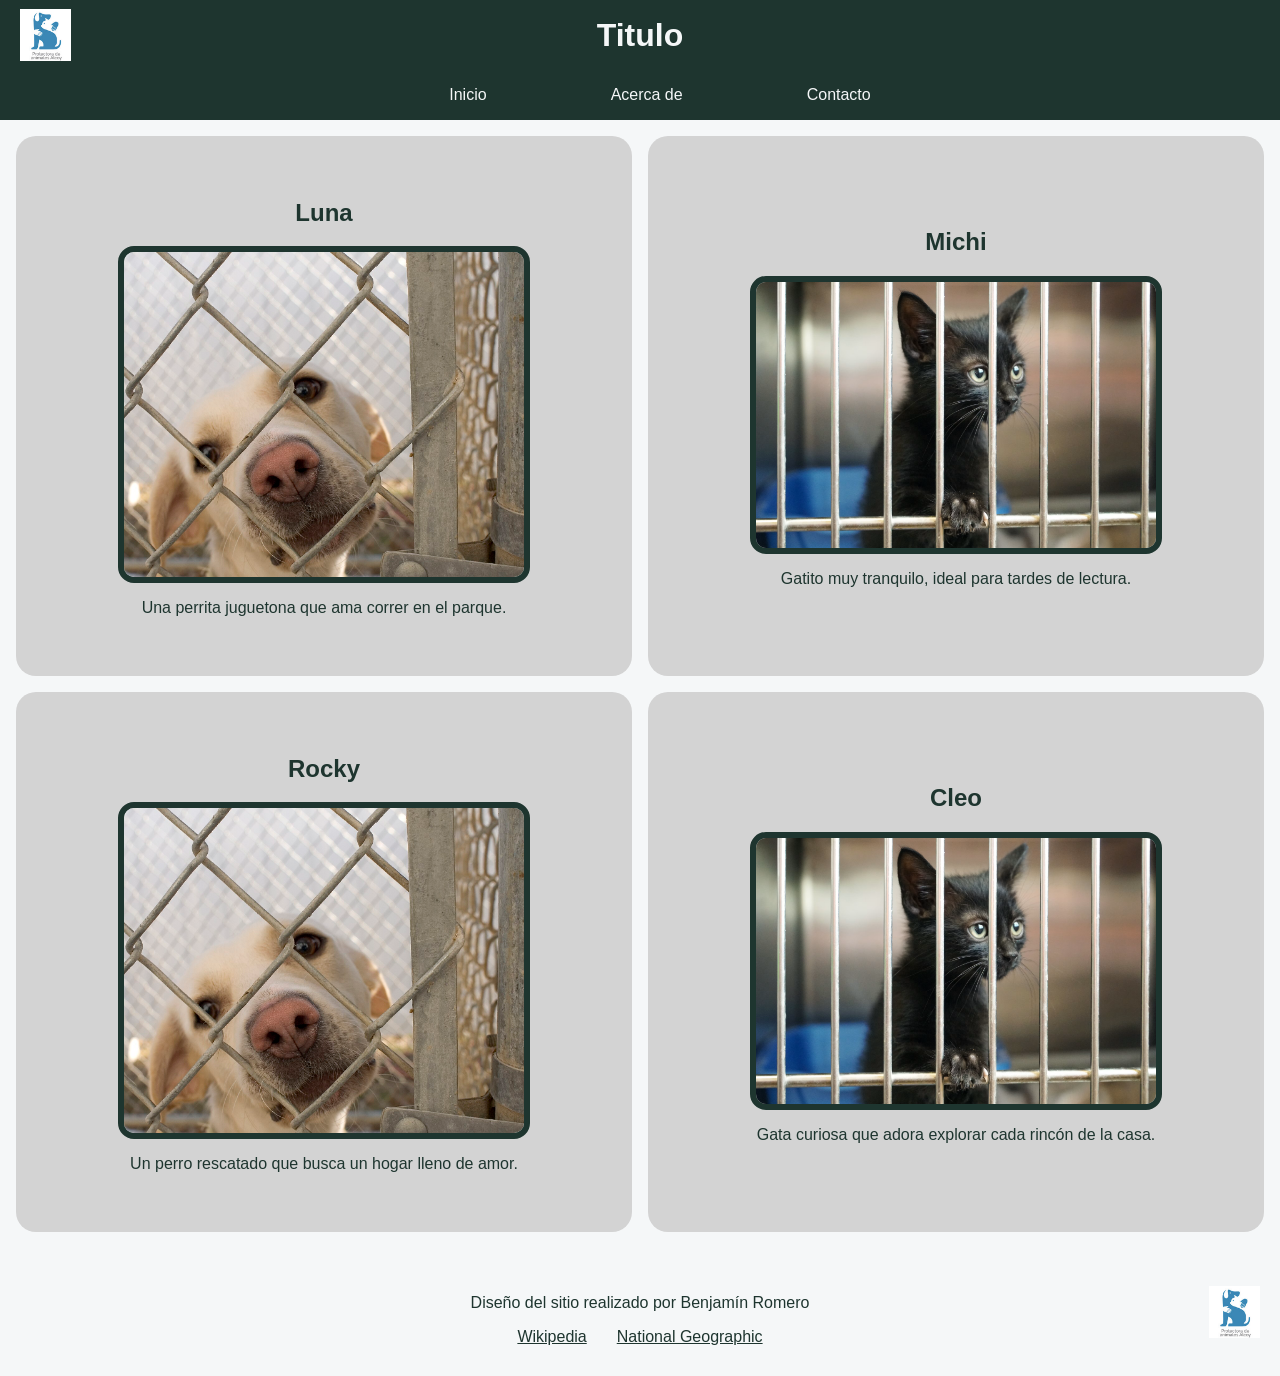
==== index.html @ 55f03ba8 "Primer commit, trabajo terminado, RWD" ====
<!doctype html>
<html lang="es">
	<head>
		<meta charset="UTF-8" />
		<meta name="viewport" content="width=device-width, initial-scale=1.0" />
		<title>Protectora</title>
		<link rel="stylesheet" href="./css/style.css" />
		<link rel="stylesheet" href="./css/index.css" />
	</head>

	<body>
		<div class="arriba">
			<header>
				<img src="./img/logo.jpg" alt="logo" class="logo" />
				<h1>Titulo</h1>
			</header>
			<nav>
				<ul>
					<li><a href="./index.html">Inicio</a></li>
					<li><a href="./about.html">Acerca de</a></li>
					<li><a href="./contacto.html">Contacto</a></li>
				</ul>
			</nav>
		</div>
		<main>
			<article class="grid-item">
				<div class="card">
					<h1>Luna</h1>
					<img
						src="./img/Perro1.jpg"
						alt="imagen de Luna"
						class="imagen"
					/>
					<p>Una perrita juguetona que ama correr en el parque.</p>
				</div>
			</article>
			<article class="grid-item">
				<div class="card">
					<h1>Michi</h1>
					<img
						src="./img/gato1.jpg"
						alt="imagen de Michi"
						class="imagen"
					/>
					<p>Gatito muy tranquilo, ideal para tardes de lectura.</p>
				</div>
			</article>
			<article class="grid-item">
				<div class="card">
					<h1>Rocky</h1>
					<img
						src="./img/Perro1.jpg"
						alt="placeholder"
						class="imagen"
					/>
					<p>Un perro rescatado que busca un hogar lleno de amor.</p>
				</div>
			</article>
			<article class="grid-item">
				<div class="card">
					<h1>Cleo</h1>
					<img
						src="./img/gato1.jpg"
						alt="placeholder"
						class="imagen"
					/>
					<p>
						Gata curiosa que adora explorar cada rincón de la casa.
					</p>
				</div>
			</article>
		</main>
		<footer>
			<img src="./img/logo.jpg" alt="logo" class="logo" />
			<p>Diseño del sitio realizado por Benjamín Romero</p>
			<div class="enlaces">
				<a href="https://es.wikipedia.org/wiki/Animalia">Wikipedia</a>
				<a href="https://www.nationalgeographicla.com/animales"
					>National Geographic</a
				>
			</div>
		</footer>
	</body>
</html>
---- css/style.css ----
:root {
	--color1: #f5f7f8;
	--color2: #1e352f;
	--color3: #d3d3d3;
}

body {
	font-family: Arial, sans-serif;
	margin: 0;
	padding: 0;
	box-sizing: border-box;
	background-color: var(--color1);

	width: 100vw;
	height: 100vh;
	overflow-x: hidden;
	display: flex;
	flex-direction: column;
}

header,
nav {
	background-color: var(--color2);
	color: var(--color1);

	display: flex;
	flex-direction: row;

	width: 100%;
	justify-content: center;
	align-items: center;
}

.arriba {
	position: relative;
	position: sticky;
	z-index: 100;
	top: 0;
}

header {
	height: 70px;
}

ul {
	width: 100%;

	list-style-type: none;

	display: flex;
	justify-content: center;
	gap: 10%;
}

a {
	text-decoration: none;
	color: var(--color1);

	transition: color 0.3s;

	&:hover {
		color: var(--color3);
	}
}

header .logo {
	position: absolute;
	left: 20px;
}

footer {
	position: relative;

	display: flex;
	flex-direction: column;
	align-items: center;
	justify-content: center;

	color: var(--color2);

	padding: 30px;
}

footer .logo {
	position: absolute;
	right: 20px;
}

footer a {
	color: #1e352f;
	text-decoration-line: underline;

	&:hover {
		color: #2f6a4f;
	}
}

.logo {
	width: 4%;
	height: auto;
}

.enlaces {
	display: flex;
	flex-direction: row;
	align-items: center;
	justify-content: center;

	gap: 30px;

	width: fit-content;
}
---- css/index.css ----
main {
	display: grid;
	padding: 16px;
	gap: 16px;

	place-content: center;
	width: 100%;
	box-sizing: border-box;
}

.imagen {
	width: 100%;
	max-width: 400px;
	height: auto;
	object-fit: cover;
	border-radius: 16px;

	border: 6px solid var(--color2);
}

.grid-item {
	display: flex;

	align-items: center;
	justify-content: center;
}

.card {
	background-color: var(--color3);
	color: var(--color2);
	border-radius: 20px;
	padding: 20px;

	flex-grow: 1;
	height: 500px;

	display: flex;
	flex-direction: column;
	align-items: center;
	justify-content: center;
}

@media (min-width: 768px) {
	main {
		grid-template-columns: repeat(2, 1fr);
		grid-template-rows: repeat(2, auto);
	}
}

@media (max-width: 768px) {
	main {
		grid-template-columns: 1fr;
		grid-template-rows: repeat(4, auto);
	}
}
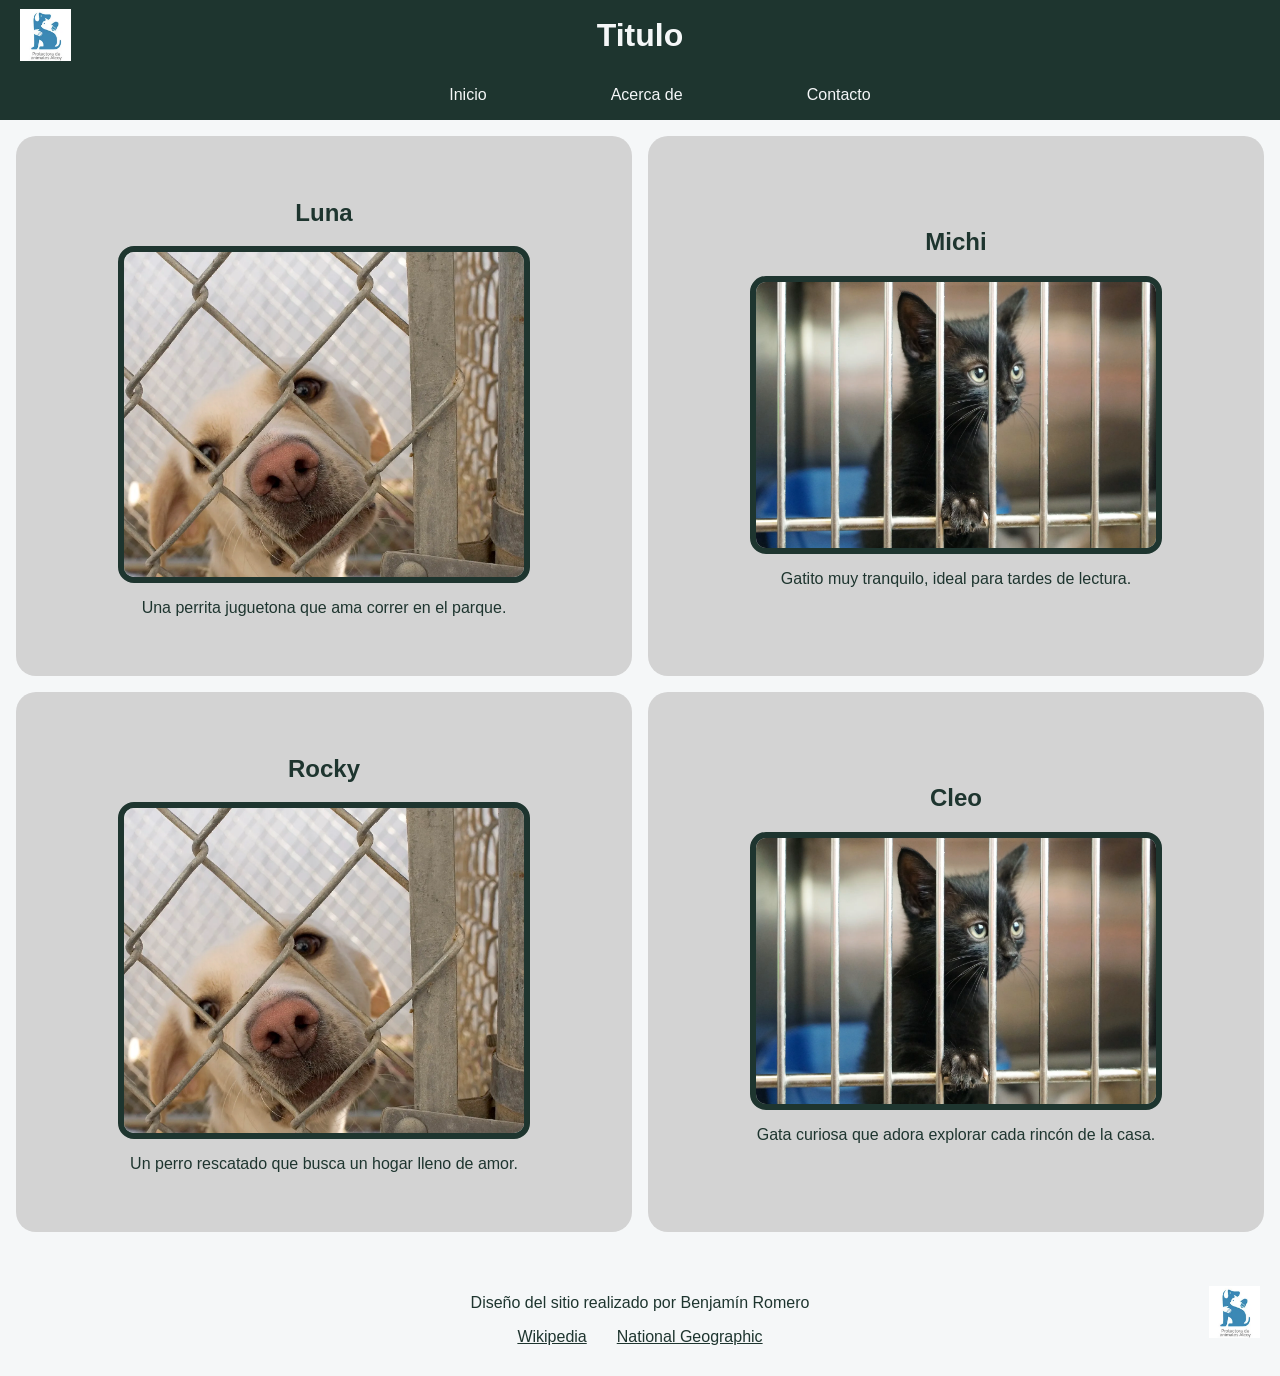
==== commit 764cdbcf: "Formateé las imágenes en webp para que sea más rápido" ====
--- a/index.html
+++ b/index.html
@@ -11,7 +11,7 @@
 	<body>
 		<div class="arriba">
 			<header>
-				<img src="./img/logo.jpg" alt="logo" class="logo" />
+				<img src="./img/logo.webp" alt="logo" class="logo" />
 				<h1>Titulo</h1>
 			</header>
 			<nav>
@@ -27,7 +27,7 @@
 				<div class="card">
 					<h1>Luna</h1>
 					<img
-						src="./img/Perro1.jpg"
+						src="./img/Perro1.webp"
 						alt="imagen de Luna"
 						class="imagen"
 					/>
@@ -38,7 +38,7 @@
 				<div class="card">
 					<h1>Michi</h1>
 					<img
-						src="./img/gato1.jpg"
+						src="./img/gato1.webp"
 						alt="imagen de Michi"
 						class="imagen"
 					/>
@@ -49,7 +49,7 @@
 				<div class="card">
 					<h1>Rocky</h1>
 					<img
-						src="./img/Perro1.jpg"
+						src="./img/Perro1.webp"
 						alt="placeholder"
 						class="imagen"
 					/>
@@ -60,7 +60,7 @@
 				<div class="card">
 					<h1>Cleo</h1>
 					<img
-						src="./img/gato1.jpg"
+						src="./img/gato1.webp"
 						alt="placeholder"
 						class="imagen"
 					/>
@@ -71,7 +71,7 @@
 			</article>
 		</main>
 		<footer>
-			<img src="./img/logo.jpg" alt="logo" class="logo" />
+			<img src="./img/logo.webp" alt="logo" class="logo" />
 			<p>Diseño del sitio realizado por Benjamín Romero</p>
 			<div class="enlaces">
 				<a href="https://es.wikipedia.org/wiki/Animalia">Wikipedia</a>
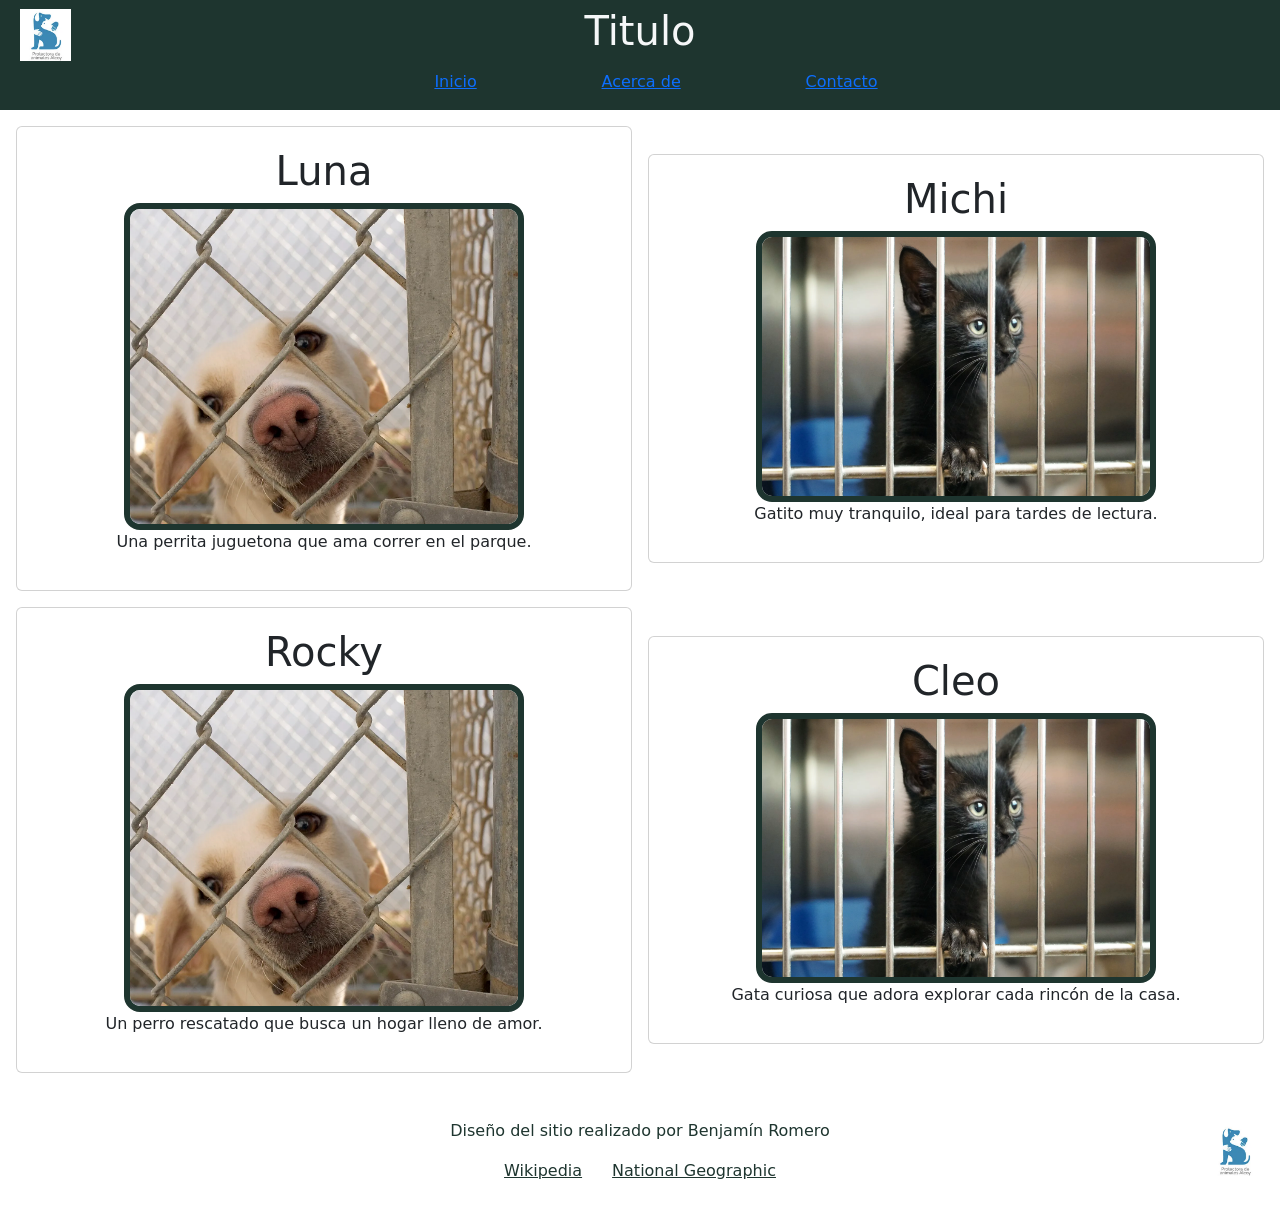
==== commit 7d58ed1d: "Linkeando Bootstrap, aún no en uso" ====
--- a/index.html
+++ b/index.html
@@ -6,6 +6,8 @@
 		<title>Protectora</title>
 		<link rel="stylesheet" href="./css/style.css" />
 		<link rel="stylesheet" href="./css/index.css" />
+		<link href="https://cdn.jsdelivr.net/npm/bootstrap@5.3.8/dist/css/bootstrap.min.css" rel="stylesheet" integrity="sha384-sRIl4kxILFvY47J16cr9ZwB07vP4J8+LH7qKQnuqkuIAvNWLzeN8tE5YBujZqJLB" crossorigin="anonymous">
+		<script src="https://cdn.jsdelivr.net/npm/bootstrap@5.3.8/dist/js/bootstrap.bundle.min.js" integrity="sha384-FKyoEForCGlyvwx9Hj09JcYn3nv7wiPVlz7YYwJrWVcXK/BmnVDxM+D2scQbITxI" crossorigin="anonymous"></script>
 	</head>
 
 	<body>
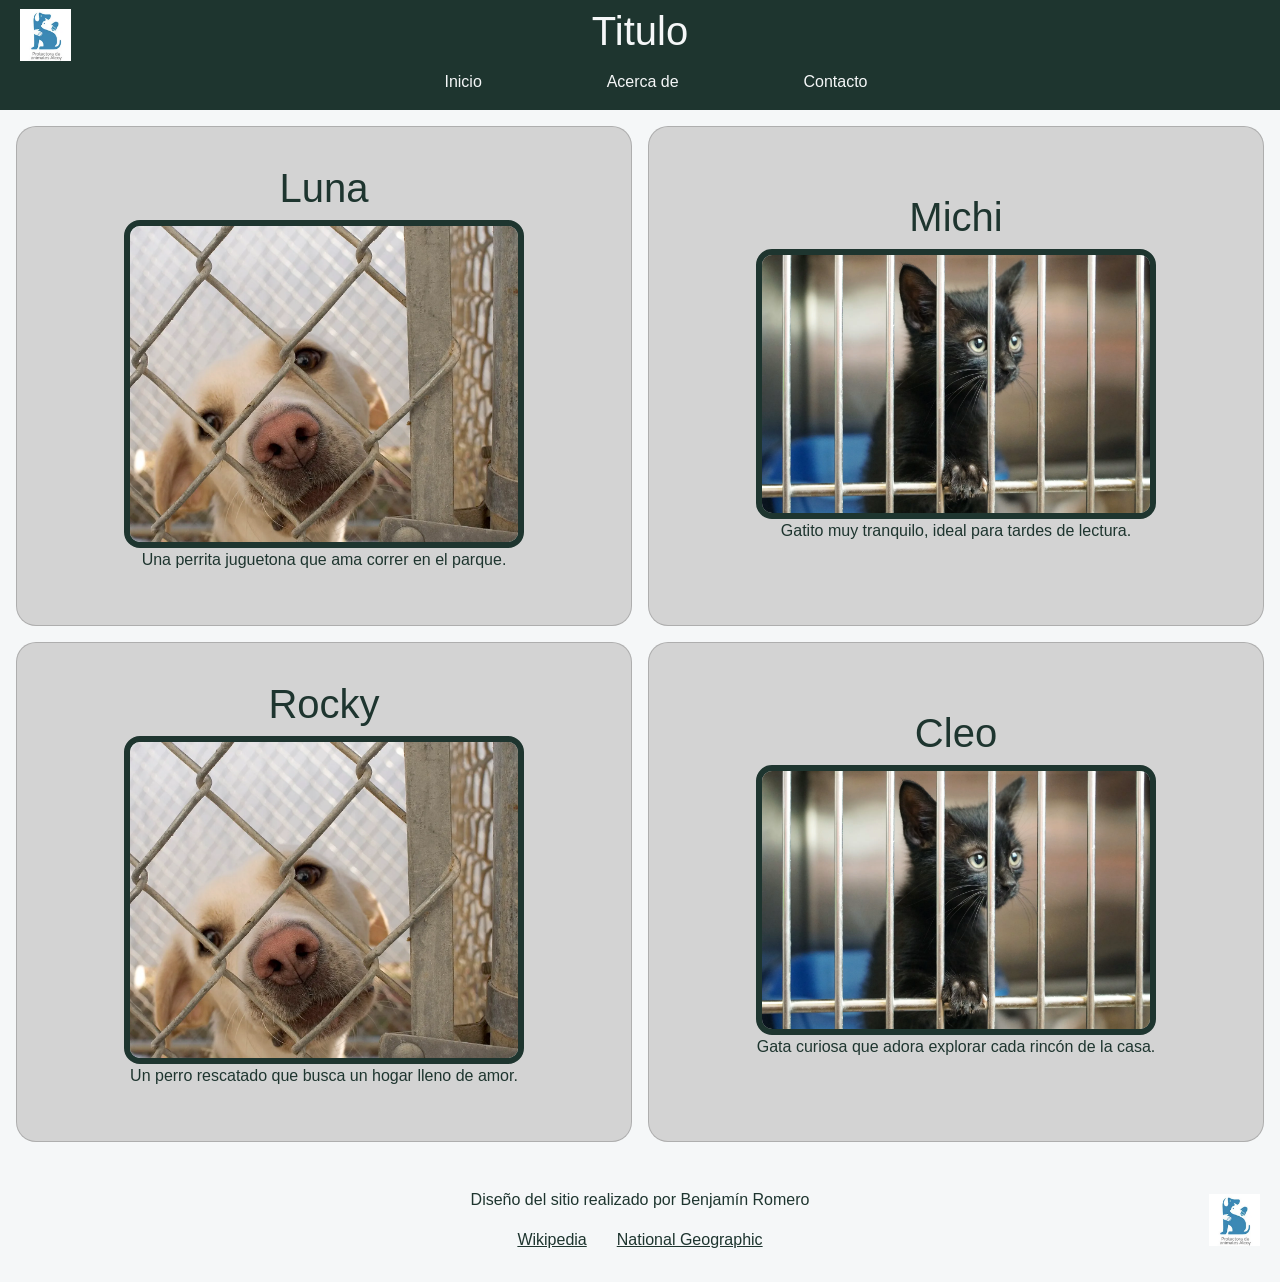
==== commit ed93d90c: "Arreglado orden de link para que Bootstrap no rompiera estilos ya hechos" ====
--- a/index.html
+++ b/index.html
@@ -4,9 +4,9 @@
 		<meta charset="UTF-8" />
 		<meta name="viewport" content="width=device-width, initial-scale=1.0" />
 		<title>Protectora</title>
+		<link href="https://cdn.jsdelivr.net/npm/bootstrap@5.3.8/dist/css/bootstrap.min.css" rel="stylesheet" integrity="sha384-sRIl4kxILFvY47J16cr9ZwB07vP4J8+LH7qKQnuqkuIAvNWLzeN8tE5YBujZqJLB" crossorigin="anonymous">
 		<link rel="stylesheet" href="./css/style.css" />
 		<link rel="stylesheet" href="./css/index.css" />
-		<link href="https://cdn.jsdelivr.net/npm/bootstrap@5.3.8/dist/css/bootstrap.min.css" rel="stylesheet" integrity="sha384-sRIl4kxILFvY47J16cr9ZwB07vP4J8+LH7qKQnuqkuIAvNWLzeN8tE5YBujZqJLB" crossorigin="anonymous">
 		<script src="https://cdn.jsdelivr.net/npm/bootstrap@5.3.8/dist/js/bootstrap.bundle.min.js" integrity="sha384-FKyoEForCGlyvwx9Hj09JcYn3nv7wiPVlz7YYwJrWVcXK/BmnVDxM+D2scQbITxI" crossorigin="anonymous"></script>
 	</head>
 
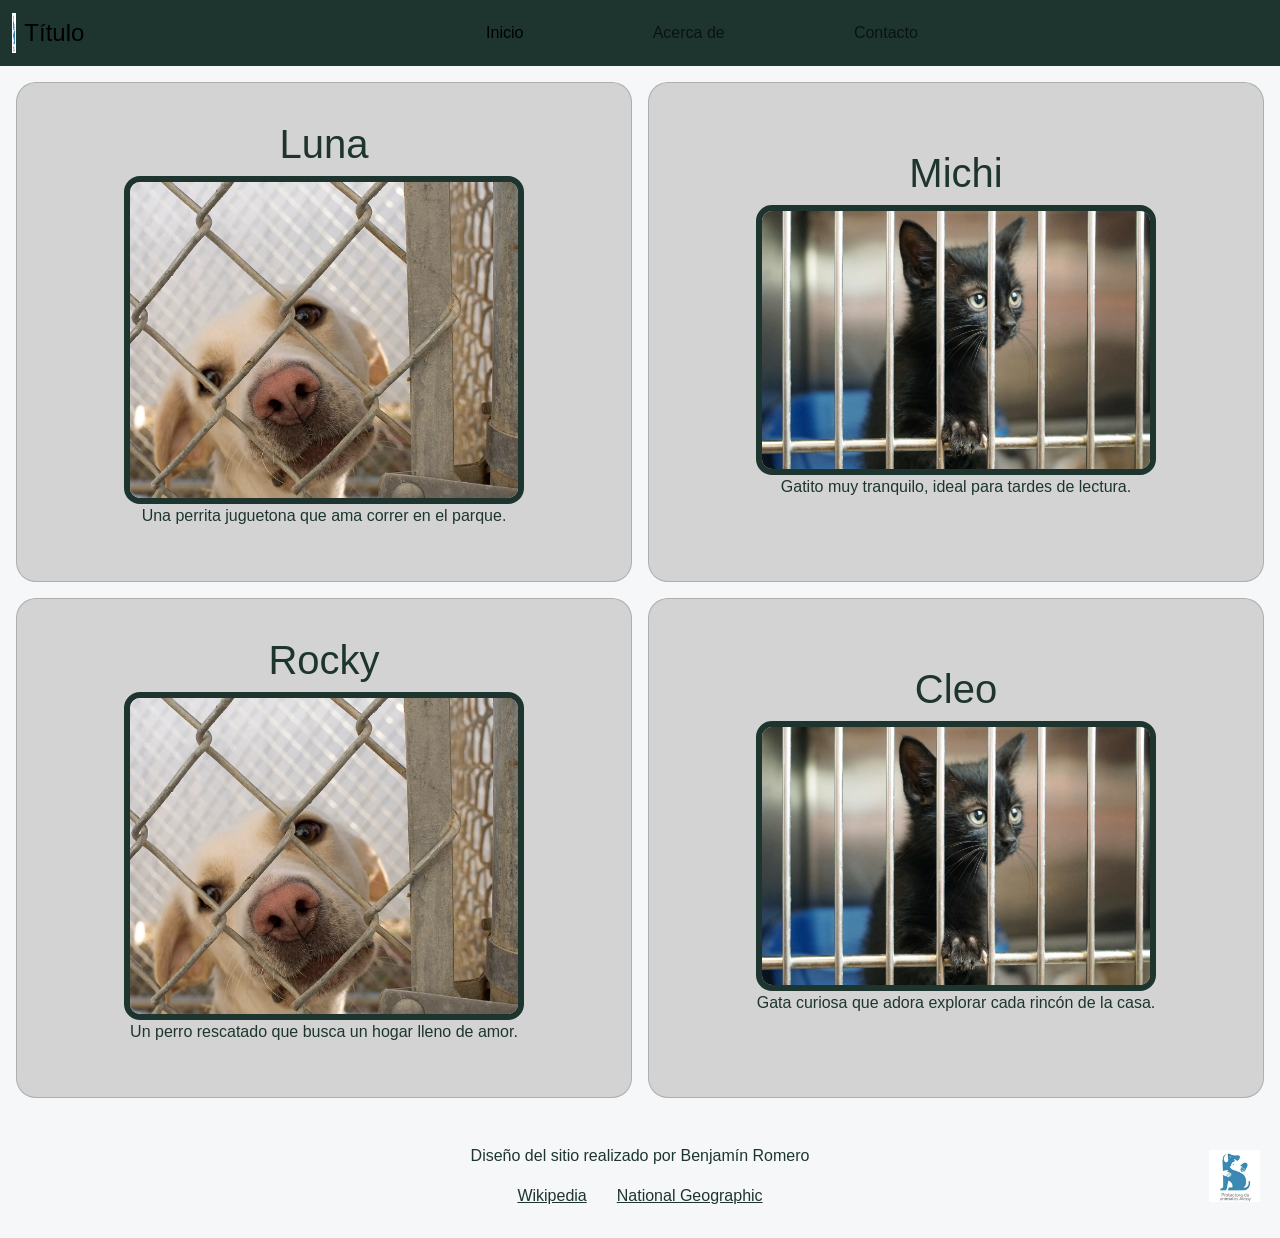
==== commit b236562d: "Intento de aplicacion de Navbar desde Bootstrap" ====
--- a/index.html
+++ b/index.html
@@ -11,19 +11,38 @@
 	</head>
 
 	<body>
-		<div class="arriba">
-			<header>
-				<img src="./img/logo.webp" alt="logo" class="logo" />
-				<h1>Titulo</h1>
-			</header>
-			<nav>
-				<ul>
-					<li><a href="./index.html">Inicio</a></li>
-					<li><a href="./about.html">Acerca de</a></li>
-					<li><a href="./contacto.html">Contacto</a></li>
-				</ul>
-			</nav>
-		</div>
+	<div class="arriba">
+    <nav class="navbar navbar-expand-lg">
+        <div class="container-fluid">
+            <!-- Logo y Título -->
+            <a class="navbar-brand d-flex align-items-center" href="./index.html">
+                <img src="./img/logo.webp" alt="logo" class="logo me-2" style="height: 40px;" />
+                <h1 class="fs-4 mb-0">Título</h1>
+            </a>
+
+            <!-- Botón de Hamburguesa (Aparece en pantallas chicas) -->
+            <button class="navbar-toggler" type="button" data-bs-toggle="collapse" data-bs-target="#navbarNav" aria-controls="navbarNav" aria-expanded="false" aria-label="Toggle navigation">
+                <span class="navbar-toggler-icon"></span>
+            </button>
+
+            <!-- Contenedor del Menú (Se colapsa) -->
+            <div class="collapse navbar-collapse" id="navbarNav">
+                <ul class="navbar-nav ms-auto">
+                    <li class="nav-item">
+                        <a class="nav-link active" aria-current="page" href="./index.html">Inicio</a>
+                    </li>
+                    <li class="nav-item">
+                        <a class="nav-link" href="./about.html">Acerca de</a>
+                    </li>
+                    <li class="nav-item">
+                        <a class="nav-link" href="./contacto.html">Contacto</a>
+                    </li>
+                </ul>
+            </div>
+        </div>
+    </nav>
+	</div>
+
 		<main>
 			<article class="grid-item">
 				<div class="card">
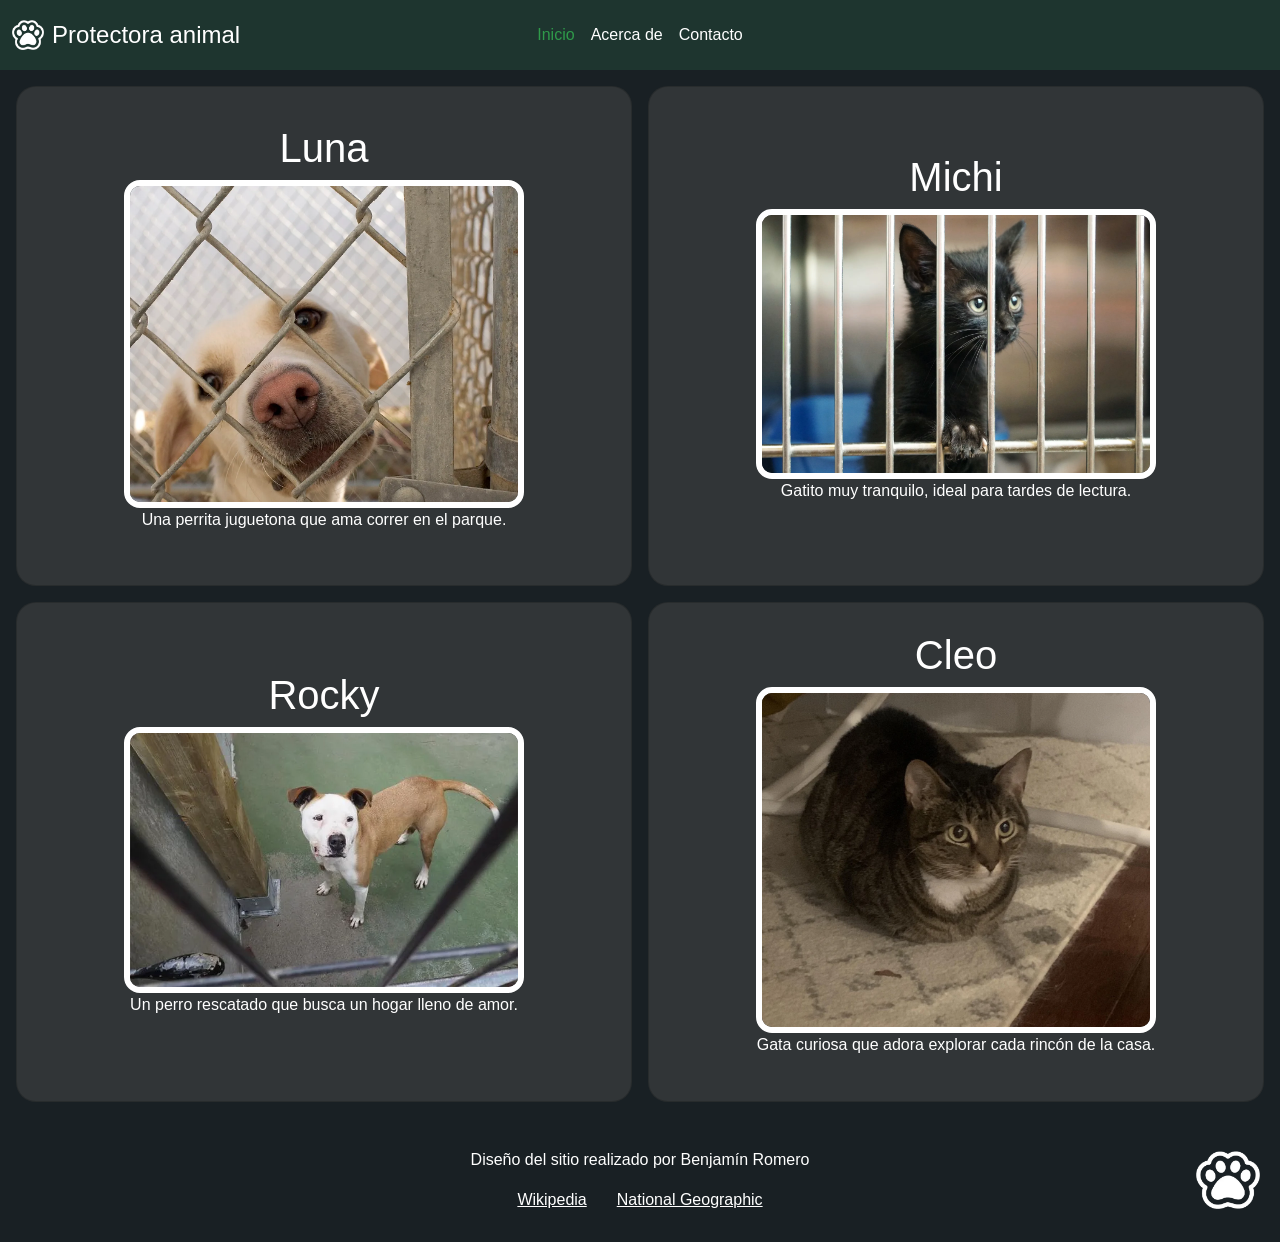
==== commit 7a2679e8: "Navbar/Header de Bootstrap: completo. Modificaciones generales para compatibilidad con nuevo navbar." ====
--- a/index.html
+++ b/index.html
@@ -1,105 +1,111 @@
 <!doctype html>
 <html lang="es">
-	<head>
-		<meta charset="UTF-8" />
-		<meta name="viewport" content="width=device-width, initial-scale=1.0" />
-		<title>Protectora</title>
-		<link href="https://cdn.jsdelivr.net/npm/bootstrap@5.3.8/dist/css/bootstrap.min.css" rel="stylesheet" integrity="sha384-sRIl4kxILFvY47J16cr9ZwB07vP4J8+LH7qKQnuqkuIAvNWLzeN8tE5YBujZqJLB" crossorigin="anonymous">
-		<link rel="stylesheet" href="./css/style.css" />
-		<link rel="stylesheet" href="./css/index.css" />
-		<script src="https://cdn.jsdelivr.net/npm/bootstrap@5.3.8/dist/js/bootstrap.bundle.min.js" integrity="sha384-FKyoEForCGlyvwx9Hj09JcYn3nv7wiPVlz7YYwJrWVcXK/BmnVDxM+D2scQbITxI" crossorigin="anonymous"></script>
-	</head>
+    <head>
+        <!-- ==============================
+             CONFIGURACIÓN DE LA PÁGINA
+             ============================== -->
+        <meta charset="UTF-8" />
+        <meta name="viewport" content="width=device-width, initial-scale=1.0" />
+        <title>Protectora</title>
 
-	<body>
-	<div class="arriba">
-    <nav class="navbar navbar-expand-lg">
-        <div class="container-fluid">
-            <!-- Logo y Título -->
-            <a class="navbar-brand d-flex align-items-center" href="./index.html">
-                <img src="./img/logo.webp" alt="logo" class="logo me-2" style="height: 40px;" />
-                <h1 class="fs-4 mb-0">Título</h1>
-            </a>
+        <!-- ==============================
+             HOJAS DE ESTILO Y SCRIPTS
+             ============================== -->
+        <!-- Bootstrap CSS -->
+        <link href="https://cdn.jsdelivr.net/npm/bootstrap@5.3.8/dist/css/bootstrap.min.css" rel="stylesheet" integrity="sha384-sRIl4kxILFvY47J16cr9ZwB07vP4J8+LH7qKQnuqkuIAvNWLzeN8tE5YBujZqJLB" crossorigin="anonymous">
+        <!-- Estilos propios -->
+        <link rel="stylesheet" href="./css/style.css" />
+        <link rel="stylesheet" href="./css/index.css" />
+        <!-- Bootstrap JS -->
+        <script src="https://cdn.jsdelivr.net/npm/bootstrap@5.3.8/dist/js/bootstrap.bundle.min.js" integrity="sha384-FKyoEForCGlyvwx9Hj09JcYn3nv7wiPVlz7YYwJrWVcXK/BmnVDxM+D2scQbITxI" crossorigin="anonymous"></script>
+    </head>
 
-            <!-- Botón de Hamburguesa (Aparece en pantallas chicas) -->
-            <button class="navbar-toggler" type="button" data-bs-toggle="collapse" data-bs-target="#navbarNav" aria-controls="navbarNav" aria-expanded="false" aria-label="Toggle navigation">
-                <span class="navbar-toggler-icon"></span>
-            </button>
+    <body>
+        <!-- ==============================
+             ENCABEZADO / NAVEGACIÓN
+             ============================== -->
+        <nav class="navbar navbar-expand-lg" data-bs-theme="dark">
+            <div class="container-fluid">
 
-            <!-- Contenedor del Menú (Se colapsa) -->
-            <div class="collapse navbar-collapse" id="navbarNav">
-                <ul class="navbar-nav ms-auto">
-                    <li class="nav-item">
-                        <a class="nav-link active" aria-current="page" href="./index.html">Inicio</a>
-                    </li>
-                    <li class="nav-item">
-                        <a class="nav-link" href="./about.html">Acerca de</a>
-                    </li>
-                    <li class="nav-item">
-                        <a class="nav-link" href="./contacto.html">Contacto</a>
-                    </li>
-                </ul>
+                <!-- Logo y Título de la marca -->
+                <a class="navbar-brand d-flex align-items-center" href="./index.html">
+                    <img src="./img/logo.webp" alt="logo" class="logo me-2"/>
+                    <h1 class="fs-4 mb-0">Protectora animal</h1>
+                </a>
+
+                <!-- Botón de despliegue (Dispositivos móviles) -->
+                <button class="navbar-toggler" type="button" data-bs-toggle="collapse" data-bs-target="#navbarNav" aria-controls="navbarNav" aria-expanded="false" aria-label="Toggle navigation">
+                    <span class="navbar-toggler-icon"></span>
+                </button>
+
+                <!-- Menú de enlaces de navegación -->
+                <div class="collapse navbar-collapse" id="navbarNav">
+                    <ul class="navbar-nav mx-auto">
+                        <li class="nav-item">
+                            <a class="nav-link active" aria-current="page" href="./index.html">Inicio</a>
+                        </li>
+                        <li class="nav-item">
+                            <a class="nav-link" href="./about.html">Acerca de</a>
+                        </li>
+                        <li class="nav-item">
+                            <a class="nav-link" href="./contacto.html">Contacto</a>
+                        </li>
+                    </ul>
+                </div>
+
             </div>
-        </div>
-    </nav>
-	</div>
+        </nav>
 
-		<main>
-			<article class="grid-item">
-				<div class="card">
-					<h1>Luna</h1>
-					<img
-						src="./img/Perro1.webp"
-						alt="imagen de Luna"
-						class="imagen"
-					/>
-					<p>Una perrita juguetona que ama correr en el parque.</p>
-				</div>
-			</article>
-			<article class="grid-item">
-				<div class="card">
-					<h1>Michi</h1>
-					<img
-						src="./img/gato1.webp"
-						alt="imagen de Michi"
-						class="imagen"
-					/>
-					<p>Gatito muy tranquilo, ideal para tardes de lectura.</p>
-				</div>
-			</article>
-			<article class="grid-item">
-				<div class="card">
-					<h1>Rocky</h1>
-					<img
-						src="./img/Perro1.webp"
-						alt="placeholder"
-						class="imagen"
-					/>
-					<p>Un perro rescatado que busca un hogar lleno de amor.</p>
-				</div>
-			</article>
-			<article class="grid-item">
-				<div class="card">
-					<h1>Cleo</h1>
-					<img
-						src="./img/gato1.webp"
-						alt="placeholder"
-						class="imagen"
-					/>
-					<p>
-						Gata curiosa que adora explorar cada rincón de la casa.
-					</p>
-				</div>
-			</article>
-		</main>
-		<footer>
-			<img src="./img/logo.webp" alt="logo" class="logo" />
-			<p>Diseño del sitio realizado por Benjamín Romero</p>
-			<div class="enlaces">
-				<a href="https://es.wikipedia.org/wiki/Animalia">Wikipedia</a>
-				<a href="https://www.nationalgeographicla.com/animales"
-					>National Geographic</a
-				>
-			</div>
-		</footer>
-	</body>
+        <!-- ==============================
+             CONTENIDO PRINCIPAL
+             ============================== -->
+        <main>
+
+            <!-- Tarjeta de Perfil 1 -->
+            <article class="card">
+                <h1>Luna</h1>
+                <img src="./img/perro1.webp" alt="imagen de Luna" class="imagen" />
+                <p>Una perrita juguetona que ama correr en el parque.</p>
+            </article>
+
+            <!-- Tarjeta de Perfil 2 -->
+            <article class="card">
+                <h1>Michi</h1>
+                <img src="./img/gato1.webp" alt="imagen de Michi" class="imagen" />
+                <p>Gatito muy tranquilo, ideal para tardes de lectura.</p>
+            </article>
+
+            <!-- Tarjeta de Perfil 3 -->
+            <article class="card">
+                <h1>Rocky</h1>
+                <img src="./img/perro2.webp" alt="placeholder" class="imagen" />
+                <p>Un perro rescatado que busca un hogar lleno de amor.</p>
+            </article>
+
+            <!-- Tarjeta de Perfil 4 -->
+            <article class="card">
+                <h1>Cleo</h1>
+                <img src="./img/gato2.webp" alt="placeholder" class="imagen" />
+                <p>Gata curiosa que adora explorar cada rincón de la casa.</p>
+            </article>
+
+        </main>
+
+        <!-- ==============================
+             PIE DE PÁGINA (FOOTER)
+             ============================== -->
+        <footer>
+            <!-- Logo secundario -->
+            <img src="./img/logo.webp" alt="logo" class="logo" />
+
+            <!-- Información de autoría -->
+            <p>Diseño del sitio realizado por Benjamín Romero</p>
+
+            <!-- Enlaces externos -->
+            <div class="enlaces">
+                <a href="https://es.wikipedia.org/wiki/Animalia">Wikipedia</a>
+                <a href="https://www.nationalgeographicla.com/animales">National Geographic</a>
+            </div>
+        </footer>
+    </body>
 </html>
--- a/css/style.css
+++ b/css/style.css
@@ -1,112 +1,126 @@
+/* ==============================
+   VARIABLES GLOBALES
+   ============================== */
 :root {
-	--color1: #f5f7f8;
-	--color2: #1e352f;
-	--color3: #d3d3d3;
+    --color1: #192024;
+    --color2: #1e352f;
+    --color3: #313537;
+    --texto: #ffffff;
+    --hover: #2f9a4a;
 }
 
+/* ==============================
+   ESTILOS BASE
+   ============================== */
 body {
-	font-family: Arial, sans-serif;
-	margin: 0;
-	padding: 0;
-	box-sizing: border-box;
-	background-color: var(--color1);
+    font-family: Arial, sans-serif;
+    margin: 0;
+    padding: 0;
+    box-sizing: border-box;
+    background-color: var(--color1);
 
-	width: 100vw;
-	height: 100vh;
-	overflow-x: hidden;
-	display: flex;
-	flex-direction: column;
+    width: 100%;
+    min-height: 100vh;
+    overflow-x: hidden;
+
+    display: flex;
+    flex-direction: column;
 }
 
-header,
-nav {
-	background-color: var(--color2);
-	color: var(--color1);
-
-	display: flex;
-	flex-direction: row;
-
-	width: 100%;
-	justify-content: center;
-	align-items: center;
+/* ==============================
+   BARRA DE NAVEGACIÓN (NAVBAR)
+   ============================== */
+/* Contenedor superior fijo */
+.navbar {
+    background-color: var(--color2) !important;
+    min-height: 70px;
+    position: sticky;
+    z-index: 100;
+    top: 0;
 }
 
-.arriba {
-	position: relative;
-	position: sticky;
-	z-index: 100;
-	top: 0;
+/* Enlaces del menú de navegación */
+.navbar-nav .nav-link {
+    color: var(--texto);
+    transition: color 0.3s;
 }
 
-header {
-	height: 70px;
+/* Estados interactivos de los enlaces (Hover y Activo) */
+.navbar-nav .nav-link:hover,
+.navbar-nav .nav-link.active {
+    color: var(--hover);
 }
 
-ul {
-	width: 100%;
-
-	list-style-type: none;
-
-	display: flex;
-	justify-content: center;
-	gap: 10%;
+/* Alineación estructural del menú para pantallas de escritorio */
+@media (min-width: 992px) {
+    .navbar-nav {
+        position: absolute;
+        left: 50%;
+        transform: translateX(-50%);
+    }
 }
 
-a {
-	text-decoration: none;
-	color: var(--color1);
+/* Ajustar elementos para mobiles pequeños */
+@media (max-width: 575px) {
+    .navbar-brand h1 {
+        font-size: 1.2rem !important;
+        white-space: nowrap;
+    }
 
-	transition: color 0.3s;
-
-	&:hover {
-		color: var(--color3);
-	}
+    .navbar-brand .logo {
+        width: 30px;
+        margin-right: 10px !important;
+    }
 }
 
-header .logo {
-	position: absolute;
-	left: 20px;
+/* ==============================
+   PIE DE PÁGINA (FOOTER)
+   ============================== */
+/* Contenedor del pie de página */
+footer {
+    position: relative;
+    display: flex;
+    flex-direction: column;
+    align-items: center;
+    justify-content: center;
+
+    color: var(--texto);
+    padding: 30px;
+    text-align: center;
 }
 
-footer {
-	position: relative;
-
-	display: flex;
-	flex-direction: column;
-	align-items: center;
-	justify-content: center;
-
-	color: var(--color2);
-
-	padding: 30px;
+/* Posicionamiento del logo en el pie de página */
+footer .logo {
+    position: absolute;
+    right: 20px;
 }
 
-footer .logo {
-	position: absolute;
-	right: 20px;
+/* Enlaces de texto dentro del pie de página */
+footer a {
+    color: var(--texto);
+    text-decoration-line: underline;
+    transition: 0.5s;
 }
 
-footer a {
-	color: #1e352f;
-	text-decoration-line: underline;
-
-	&:hover {
-		color: #2f6a4f;
-	}
+footer a:hover {
+    color: var(--hover);
 }
 
+/* ==============================
+   CLASES UTILITARIAS GLOBALES
+   ============================== */
+/* Dimensiones generales para los logotipos */
 .logo {
-	width: 4%;
-	height: auto;
+    width: 5%;
+    height: auto;
 }
 
+/* Contenedor flexible para agrupar hipervínculos */
 .enlaces {
-	display: flex;
-	flex-direction: row;
-	align-items: center;
-	justify-content: center;
-
-	gap: 30px;
-
-	width: fit-content;
+    display: flex;
+    flex-direction: row;
+    align-items: center;
+    justify-content: center;
+    gap: 30px;
+    width: fit-content;
 }
--- a/css/index.css
+++ b/css/index.css
@@ -1,55 +1,49 @@
+/* ==============================
+   CONTENEDOR PRINCIPAL (GRILLA)
+   ============================== */
 main {
-	display: grid;
-	padding: 16px;
-	gap: 16px;
-
-	place-content: center;
-	width: 100%;
-	box-sizing: border-box;
+    display: grid;
+    padding: 16px;
+    gap: 16px;
+    grid-template-columns: 1fr;
+    place-content: center;
+    width: 100%;
+    box-sizing: border-box;
 }
 
-.imagen {
-	width: 100%;
-	max-width: 400px;
-	height: auto;
-	object-fit: cover;
-	border-radius: 16px;
+/* ==============================
+   TARJETAS DE ANIMALES
+   ============================== */
+.card {
+    background-color: var(--color3);
+    color: var(--texto);
+    border-radius: 20px;
+    border: 0 0 0 0;
+    padding: 20px;
+    height: 500px;
 
-	border: 6px solid var(--color2);
+    display: flex;
+    flex-direction: column;
+    align-items: center;
+    justify-content: center;
 }
 
-.grid-item {
-	display: flex;
-
-	align-items: center;
-	justify-content: center;
+/* Elementos multimedia de las tarjetas */
+.imagen {
+    width: 100%;
+    max-width: 400px;
+    height: auto;
+    object-fit: cover;
+    border-radius: 16px;
+    border: 6px solid var(--texto);
 }
 
-.card {
-	background-color: var(--color3);
-	color: var(--color2);
-	border-radius: 20px;
-	padding: 20px;
-
-	flex-grow: 1;
-	height: 500px;
-
-	display: flex;
-	flex-direction: column;
-	align-items: center;
-	justify-content: center;
+/* ==============================
+   DISEÑO RESPONSIVO (MEDIA QUERIES)
+   ============================== */
+/* Adaptación de la grilla para pantallas medianas y grandes */
+@media (min-width: 992px) {
+    main {
+        grid-template-columns: repeat(2, 1fr);
+    }
 }
-
-@media (min-width: 768px) {
-	main {
-		grid-template-columns: repeat(2, 1fr);
-		grid-template-rows: repeat(2, auto);
-	}
-}
-
-@media (max-width: 768px) {
-	main {
-		grid-template-columns: 1fr;
-		grid-template-rows: repeat(4, auto);
-	}
-}
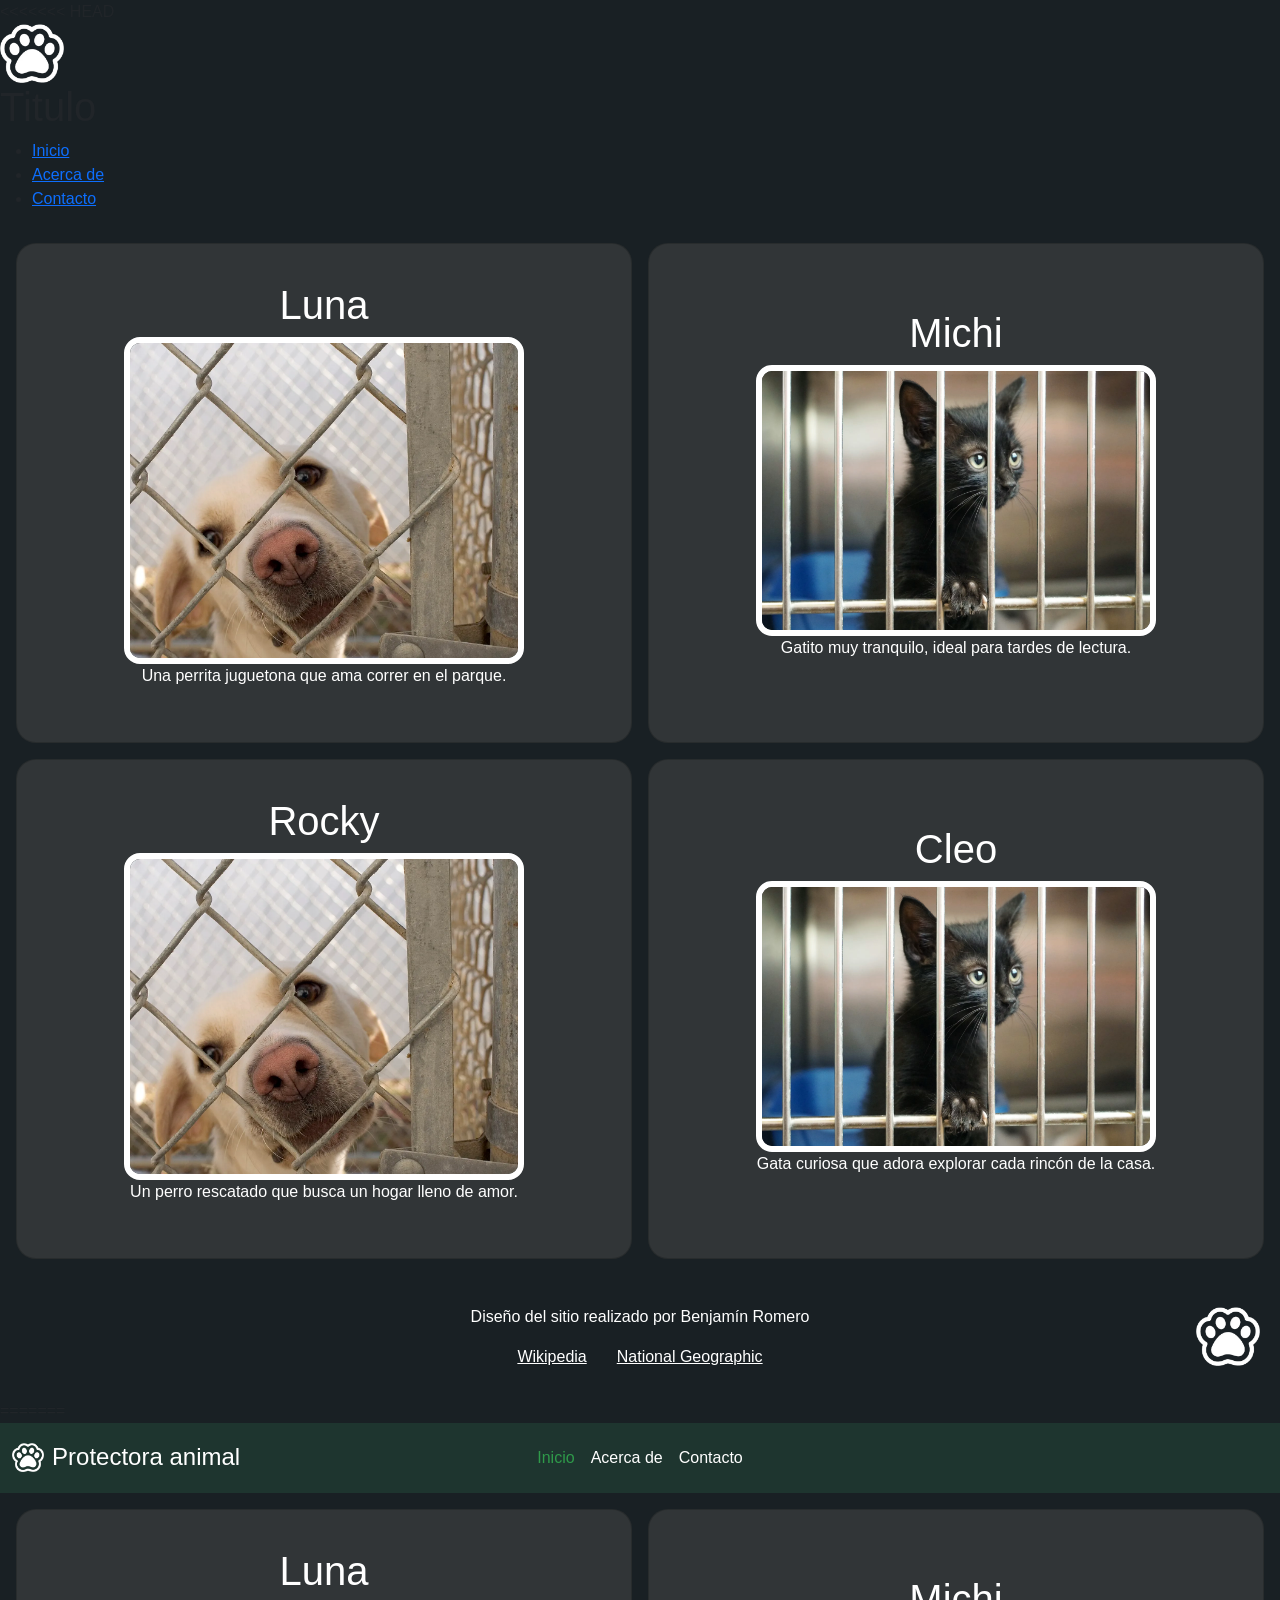
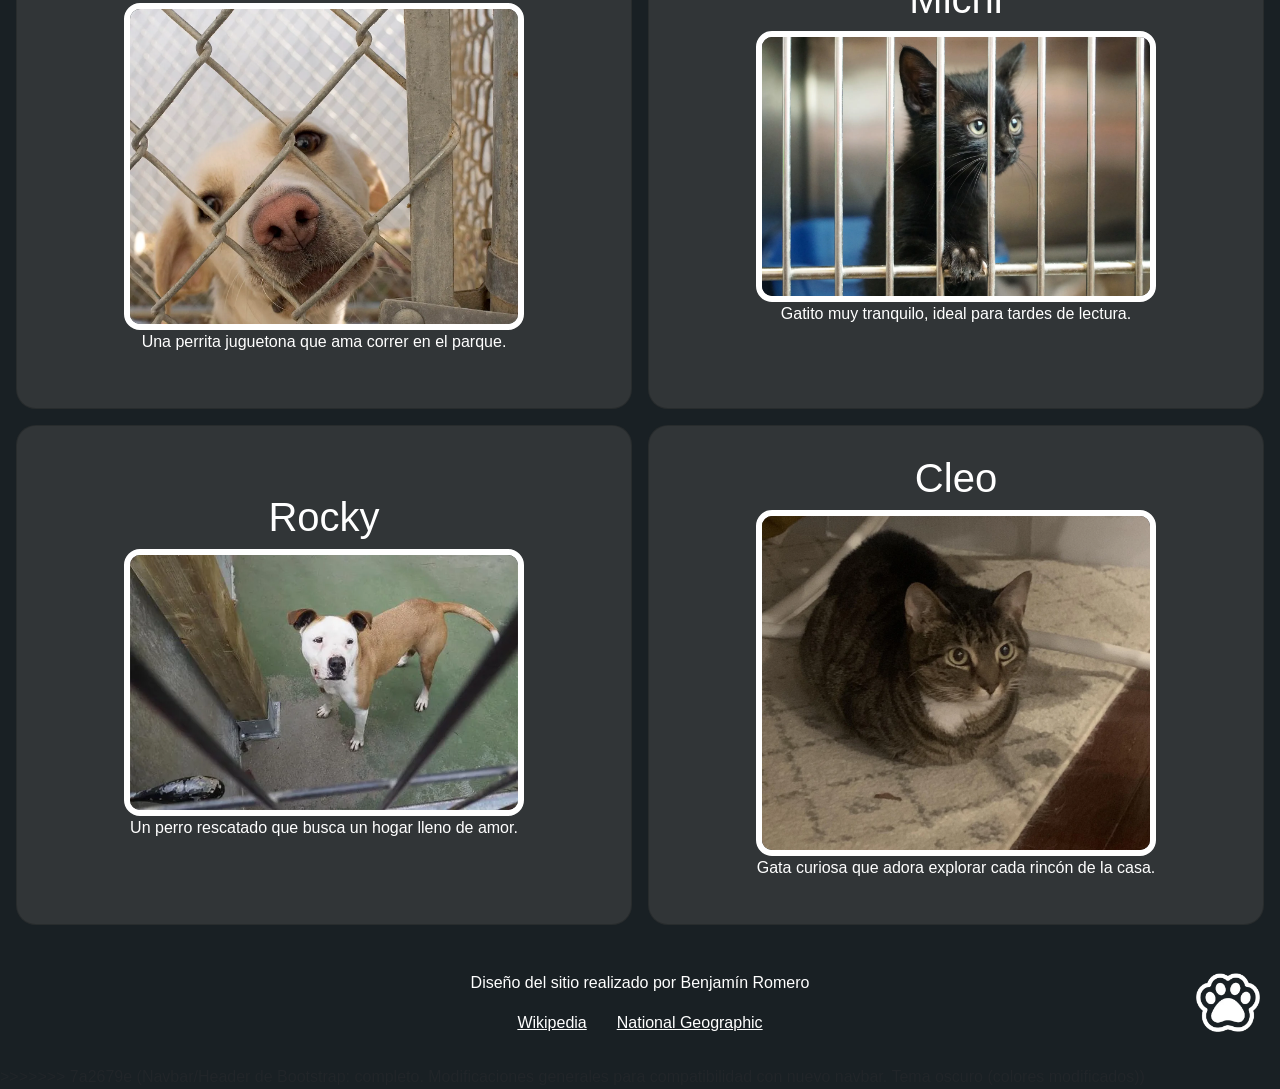
==== commit f3ff7a62: "Navbar/Header de Bootstrap: completo. Modificaciones generales para compatibilidad con nuevo navbar." ====
--- a/index.html
+++ b/index.html
@@ -8,6 +8,81 @@
         <meta name="viewport" content="width=device-width, initial-scale=1.0" />
         <title>Protectora</title>
 
+<<<<<<< HEAD
+	<body>
+		<div class="arriba">
+			<header>
+				<img src="./img/logo.webp" alt="logo" class="logo" />
+				<h1>Titulo</h1>
+			</header>
+			<nav>
+				<ul>
+					<li><a href="./index.html">Inicio</a></li>
+					<li><a href="./about.html">Acerca de</a></li>
+					<li><a href="./contacto.html">Contacto</a></li>
+				</ul>
+			</nav>
+		</div>
+		<main>
+			<article class="grid-item">
+				<div class="card">
+					<h1>Luna</h1>
+					<img
+						src="./img/Perro1.webp"
+						alt="imagen de Luna"
+						class="imagen"
+					/>
+					<p>Una perrita juguetona que ama correr en el parque.</p>
+				</div>
+			</article>
+			<article class="grid-item">
+				<div class="card">
+					<h1>Michi</h1>
+					<img
+						src="./img/gato1.webp"
+						alt="imagen de Michi"
+						class="imagen"
+					/>
+					<p>Gatito muy tranquilo, ideal para tardes de lectura.</p>
+				</div>
+			</article>
+			<article class="grid-item">
+				<div class="card">
+					<h1>Rocky</h1>
+					<img
+						src="./img/Perro1.webp"
+						alt="placeholder"
+						class="imagen"
+					/>
+					<p>Un perro rescatado que busca un hogar lleno de amor.</p>
+				</div>
+			</article>
+			<article class="grid-item">
+				<div class="card">
+					<h1>Cleo</h1>
+					<img
+						src="./img/gato1.webp"
+						alt="placeholder"
+						class="imagen"
+					/>
+					<p>
+						Gata curiosa que adora explorar cada rincón de la casa.
+					</p>
+				</div>
+			</article>
+		</main>
+		<footer>
+			<img src="./img/logo.webp" alt="logo" class="logo" />
+			<p>Diseño del sitio realizado por Benjamín Romero</p>
+			<div class="enlaces">
+				<a href="https://es.wikipedia.org/wiki/Animalia">Wikipedia</a>
+				<a href="https://www.nationalgeographicla.com/animales"
+					>National Geographic</a
+				>
+			</div>
+		</footer>
+	</body>
+=======
         <!-- ==============================
              HOJAS DE ESTILO Y SCRIPTS
              ============================== -->
@@ -108,4 +183,5 @@
             </div>
         </footer>
     </body>
+>>>>>>> 7a2679e (Navbar/Header de Bootstrap: completo. Modificaciones generales para compatibilidad con nuevo navbar. Tema oscuro (colores modificados))
 </html>
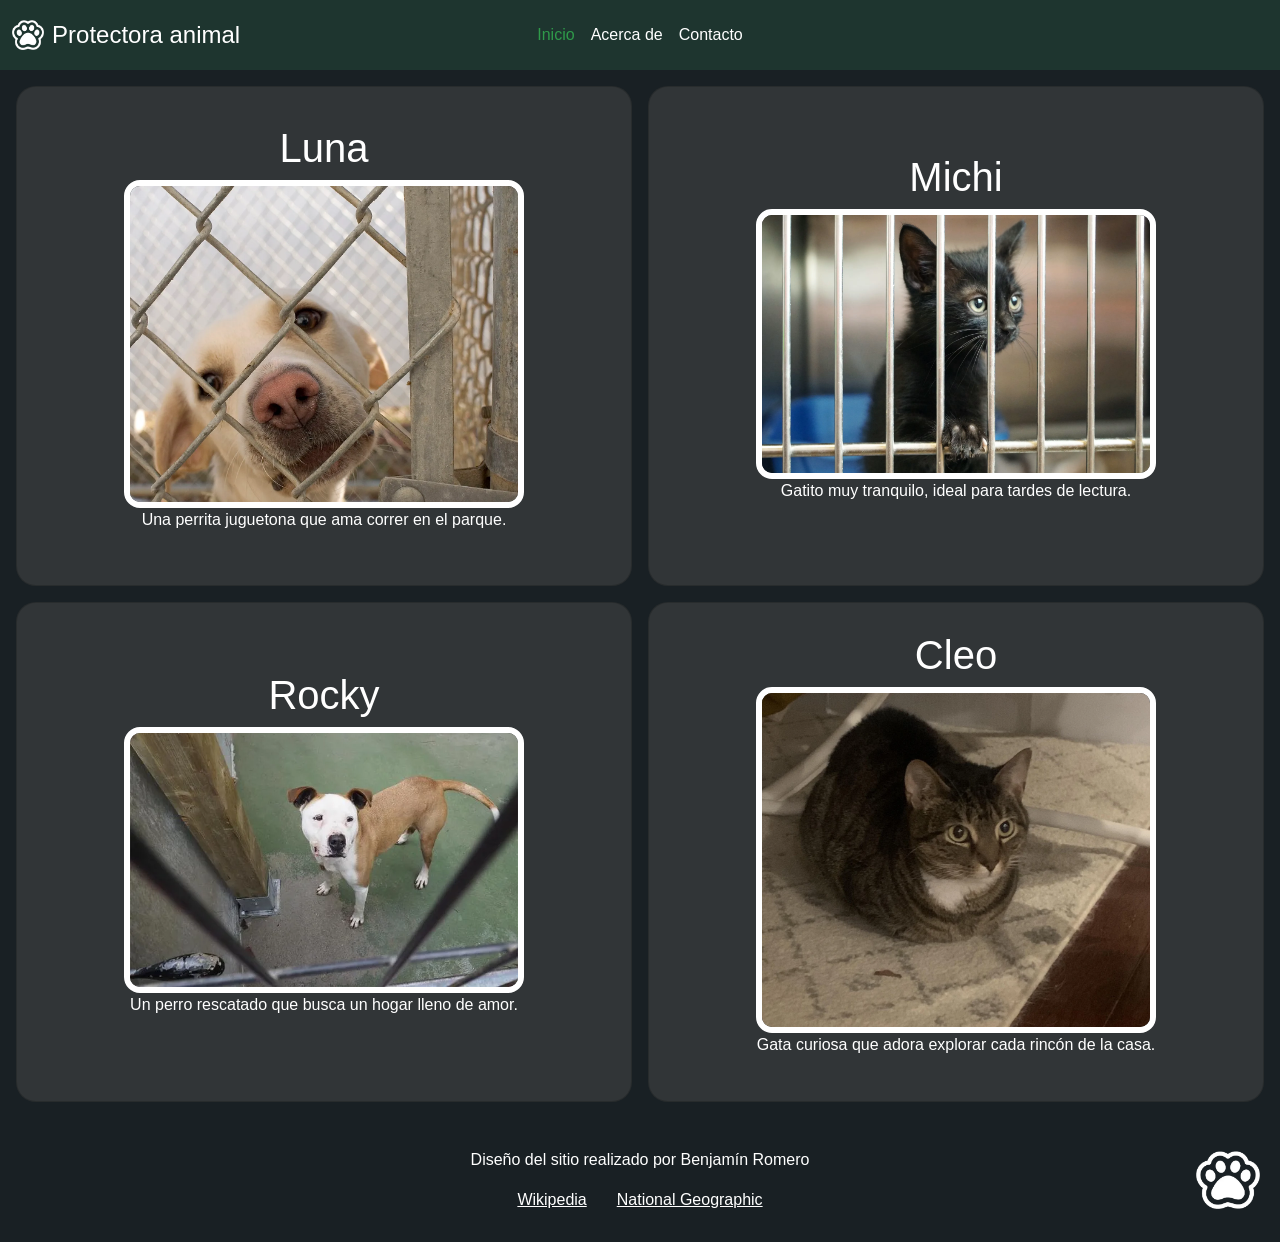
==== commit 7aa63aa8: "Merge branch 'test' into main - Conflictos resueltos" ====
--- a/index.html
+++ b/index.html
@@ -8,81 +8,6 @@
         <meta name="viewport" content="width=device-width, initial-scale=1.0" />
         <title>Protectora</title>
 
-<<<<<<< HEAD
-	<body>
-		<div class="arriba">
-			<header>
-				<img src="./img/logo.webp" alt="logo" class="logo" />
-				<h1>Titulo</h1>
-			</header>
-			<nav>
-				<ul>
-					<li><a href="./index.html">Inicio</a></li>
-					<li><a href="./about.html">Acerca de</a></li>
-					<li><a href="./contacto.html">Contacto</a></li>
-				</ul>
-			</nav>
-		</div>
-		<main>
-			<article class="grid-item">
-				<div class="card">
-					<h1>Luna</h1>
-					<img
-						src="./img/Perro1.webp"
-						alt="imagen de Luna"
-						class="imagen"
-					/>
-					<p>Una perrita juguetona que ama correr en el parque.</p>
-				</div>
-			</article>
-			<article class="grid-item">
-				<div class="card">
-					<h1>Michi</h1>
-					<img
-						src="./img/gato1.webp"
-						alt="imagen de Michi"
-						class="imagen"
-					/>
-					<p>Gatito muy tranquilo, ideal para tardes de lectura.</p>
-				</div>
-			</article>
-			<article class="grid-item">
-				<div class="card">
-					<h1>Rocky</h1>
-					<img
-						src="./img/Perro1.webp"
-						alt="placeholder"
-						class="imagen"
-					/>
-					<p>Un perro rescatado que busca un hogar lleno de amor.</p>
-				</div>
-			</article>
-			<article class="grid-item">
-				<div class="card">
-					<h1>Cleo</h1>
-					<img
-						src="./img/gato1.webp"
-						alt="placeholder"
-						class="imagen"
-					/>
-					<p>
-						Gata curiosa que adora explorar cada rincón de la casa.
-					</p>
-				</div>
-			</article>
-		</main>
-		<footer>
-			<img src="./img/logo.webp" alt="logo" class="logo" />
-			<p>Diseño del sitio realizado por Benjamín Romero</p>
-			<div class="enlaces">
-				<a href="https://es.wikipedia.org/wiki/Animalia">Wikipedia</a>
-				<a href="https://www.nationalgeographicla.com/animales"
-					>National Geographic</a
-				>
-			</div>
-		</footer>
-	</body>
-=======
         <!-- ==============================
              HOJAS DE ESTILO Y SCRIPTS
              ============================== -->
@@ -183,5 +108,4 @@
             </div>
         </footer>
     </body>
->>>>>>> 7a2679e (Navbar/Header de Bootstrap: completo. Modificaciones generales para compatibilidad con nuevo navbar. Tema oscuro (colores modificados))
 </html>
